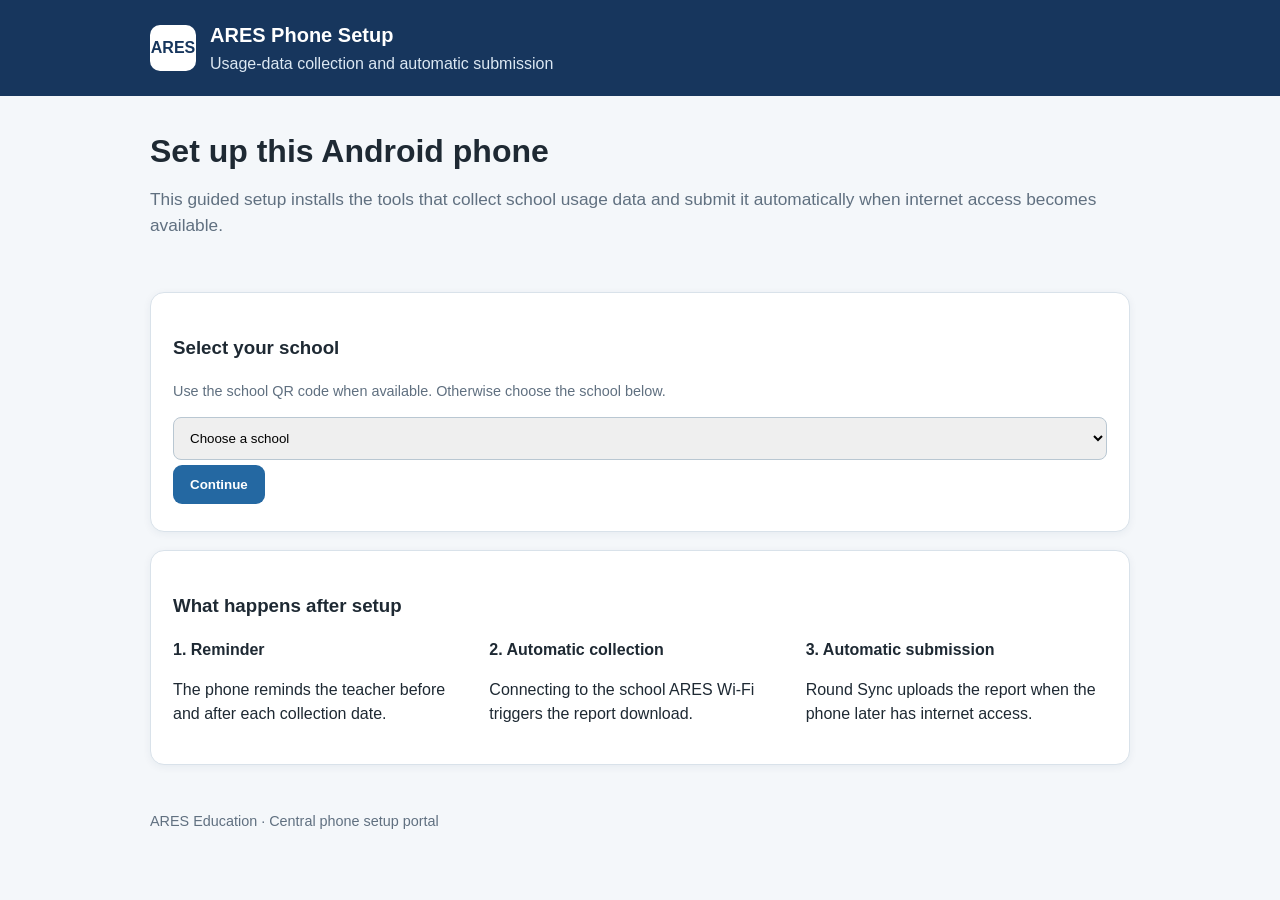
==== public/index.html @ 6d2ea861 "Initial ARES usage collection implementation" ====
<!doctype html><html lang="en"><head><meta charset="utf-8"><meta name="viewport" content="width=device-width,initial-scale=1"><title>ARES Phone Setup</title><link rel="stylesheet" href="assets/css/site.css"></head><body>
<header><div class="wrap brand"><div class="mark">ARES</div><div><h1>ARES Phone Setup</h1><p>Usage-data collection and automatic submission</p></div></div></header>
<main class="wrap"><section class="hero"><h2>Set up this Android phone</h2><p>This guided setup installs the tools that collect school usage data and submit it automatically when internet access becomes available.</p></section>
<div id="schoolCard" class="school-banner hidden"></div>
<div id="errorBox" class="notice error hidden"></div>
<section class="card"><h3>Select your school</h3><p class="small">Use the school QR code when available. Otherwise choose the school below.</p><select id="schoolSelect" style="width:100%;padding:12px;border:1px solid #b9c7d2;border-radius:8px"><option value="">Loading schools…</option></select><button id="continueBtn" class="btn">Continue</button></section>
<section class="card"><h3>What happens after setup</h3><div class="grid"><div><strong>1. Reminder</strong><p>The phone reminds the teacher before and after each collection date.</p></div><div><strong>2. Automatic collection</strong><p>Connecting to the school ARES Wi-Fi triggers the report download.</p></div><div><strong>3. Automatic submission</strong><p>Round Sync uploads the report when the phone later has internet access.</p></div></div></section>
</main><footer><div class="wrap">ARES Education · Central phone setup portal</div></footer><script src="assets/js/common.js"></script><script src="assets/js/index.js"></script></body></html>
---- public/assets/css/site.css ----
:root{--navy:#17365d;--blue:#2468a2;--green:#2f7d4a;--gold:#d99b2b;--red:#a23832;--ink:#1e2933;--muted:#607080;--line:#d9e2ea;--bg:#f4f7fa;--white:#fff}
*{box-sizing:border-box}body{margin:0;font-family:Arial,Helvetica,sans-serif;color:var(--ink);background:var(--bg);line-height:1.5}a{color:var(--blue)}header{background:var(--navy);color:#fff;padding:20px 0}.wrap{width:min(980px,92vw);margin:auto}.brand{display:flex;gap:14px;align-items:center}.mark{width:46px;height:46px;border-radius:10px;background:#fff;color:var(--navy);display:grid;place-items:center;font-weight:700}.brand h1{font-size:1.25rem;margin:0}.brand p{margin:2px 0 0;color:#dce8f3}.hero{padding:34px 0 18px}.hero h2{font-size:2rem;line-height:1.15;margin:.2rem 0}.hero p{font-size:1.08rem;color:var(--muted)}.card{background:var(--white);border:1px solid var(--line);border-radius:14px;padding:22px;margin:18px 0;box-shadow:0 2px 9px rgba(23,54,93,.06)}.step{display:grid;grid-template-columns:44px 1fr;gap:14px}.stepno{width:36px;height:36px;border-radius:50%;display:grid;place-items:center;background:var(--navy);color:#fff;font-weight:700}.btn{display:inline-block;border:0;border-radius:9px;background:var(--blue);color:#fff;text-decoration:none;padding:12px 17px;font-weight:700;cursor:pointer;margin:5px 8px 5px 0}.btn.secondary{background:#eef4f8;color:var(--navy);border:1px solid #b9cbd9}.btn.success{background:var(--green)}.btn.warn{background:var(--gold);color:#202020}.notice{border-left:5px solid var(--blue);background:#eef6fb;padding:13px 15px;border-radius:7px}.notice.warn{border-color:var(--gold);background:#fff8e9}.notice.error{border-color:var(--red);background:#fff0ef}.status{display:inline-flex;align-items:center;gap:7px;border-radius:20px;padding:6px 10px;font-weight:700;font-size:.9rem}.status.ok{background:#e7f5ec;color:#22633b}.status.missing{background:#fdecea;color:#8a2f2a}.grid{display:grid;grid-template-columns:repeat(auto-fit,minmax(250px,1fr));gap:15px}.checklist label{display:block;padding:9px 0;border-bottom:1px solid var(--line)}.checklist input{transform:scale(1.25);margin-right:9px}.small{font-size:.9rem;color:var(--muted)}.school-banner{background:#eaf2f9;border:1px solid #c3d5e4;border-radius:12px;padding:16px}.hidden{display:none!important}footer{padding:28px 0;color:var(--muted);font-size:.9rem}.progress{height:10px;background:#dfe7ee;border-radius:10px;overflow:hidden}.progress>div{height:100%;background:var(--green);width:0}.code{font-family:ui-monospace,SFMono-Regular,Consolas,monospace;background:#eef2f5;padding:2px 5px;border-radius:4px}.admin-table{width:100%;border-collapse:collapse}.admin-table th,.admin-table td{padding:9px;border-bottom:1px solid var(--line);text-align:left}.admin-table th{background:#eef3f7}@media(max-width:600px){.hero h2{font-size:1.55rem}.card{padding:17px}.btn{display:block;text-align:center;width:100%;margin:8px 0}.step{grid-template-columns:36px 1fr}}
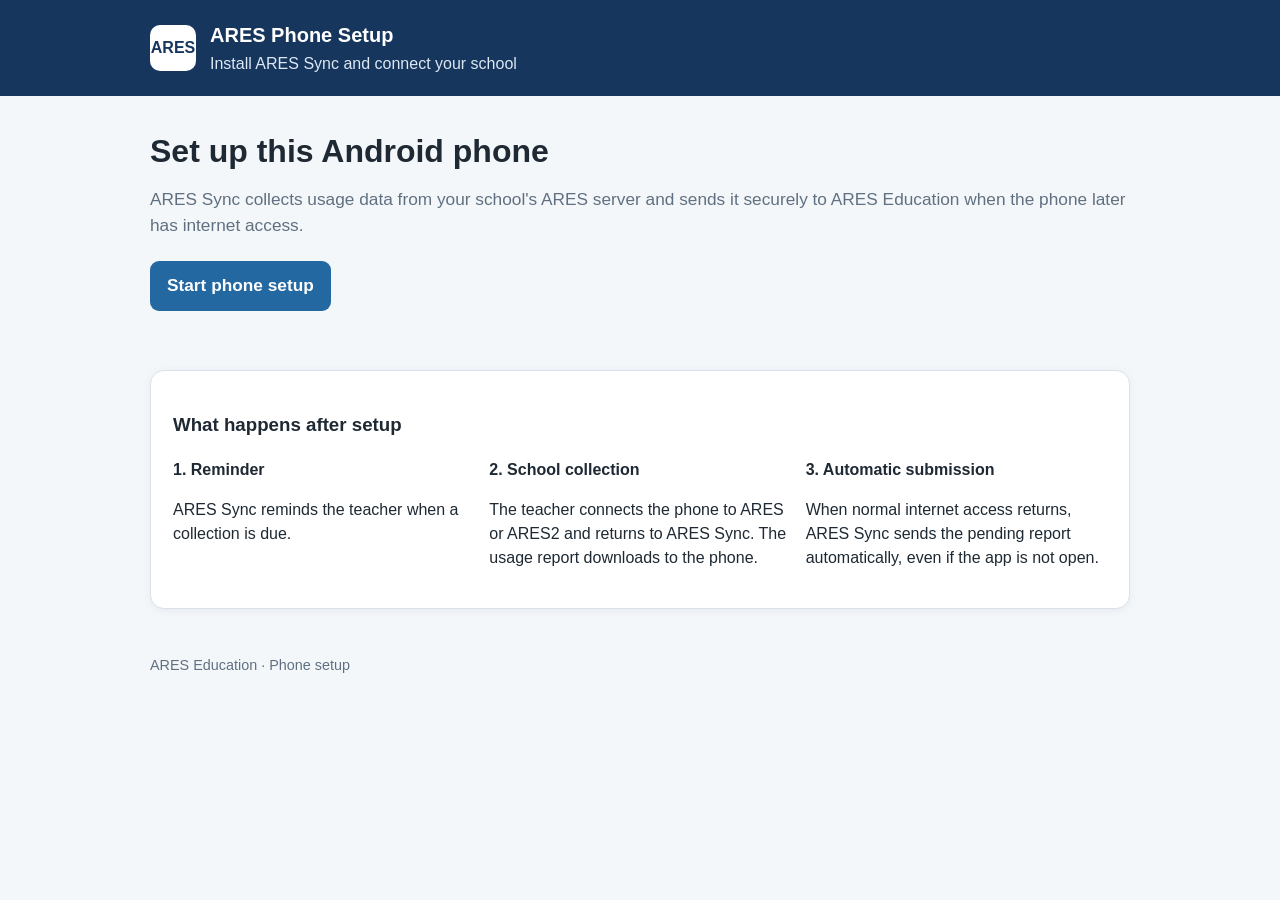
==== commit 26f47ad4: "Replace legacy phone setup portal AI-Task-ID: ares-20260908-teacher-phone-setup AI-Model: sol AI-Rec" ====
--- a/public/index.html
+++ b/public/index.html
@@ -1,8 +1,5 @@
 <!doctype html><html lang="en"><head><meta charset="utf-8"><meta name="viewport" content="width=device-width,initial-scale=1"><title>ARES Phone Setup</title><link rel="stylesheet" href="assets/css/site.css"></head><body>
-<header><div class="wrap brand"><div class="mark">ARES</div><div><h1>ARES Phone Setup</h1><p>Usage-data collection and automatic submission</p></div></div></header>
-<main class="wrap"><section class="hero"><h2>Set up this Android phone</h2><p>This guided setup installs the tools that collect school usage data and submit it automatically when internet access becomes available.</p></section>
-<div id="schoolCard" class="school-banner hidden"></div>
-<div id="errorBox" class="notice error hidden"></div>
-<section class="card"><h3>Select your school</h3><p class="small">Use the school QR code when available. Otherwise choose the school below.</p><select id="schoolSelect" style="width:100%;padding:12px;border:1px solid #b9c7d2;border-radius:8px"><option value="">Loading schools…</option></select><button id="continueBtn" class="btn">Continue</button></section>
-<section class="card"><h3>What happens after setup</h3><div class="grid"><div><strong>1. Reminder</strong><p>The phone reminds the teacher before and after each collection date.</p></div><div><strong>2. Automatic collection</strong><p>Connecting to the school ARES Wi-Fi triggers the report download.</p></div><div><strong>3. Automatic submission</strong><p>Round Sync uploads the report when the phone later has internet access.</p></div></div></section>
-</main><footer><div class="wrap">ARES Education · Central phone setup portal</div></footer><script src="assets/js/common.js"></script><script src="assets/js/index.js"></script></body></html>
+<header><div class="wrap brand"><div class="mark">ARES</div><div><h1>ARES Phone Setup</h1><p>Install ARES Sync and connect your school</p></div></div></header>
+<main class="wrap"><section class="hero"><h2>Set up this Android phone</h2><p>ARES Sync collects usage data from your school's ARES server and sends it securely to ARES Education when the phone later has internet access.</p><p><a class="btn" href="setup.html">Start phone setup</a></p></section>
+<section class="card"><h3>What happens after setup</h3><div class="grid"><div><strong>1. Reminder</strong><p>ARES Sync reminds the teacher when a collection is due.</p></div><div><strong>2. School collection</strong><p>The teacher connects the phone to ARES or ARES2 and returns to ARES Sync. The usage report downloads to the phone.</p></div><div><strong>3. Automatic submission</strong><p>When normal internet access returns, ARES Sync sends the pending report automatically, even if the app is not open.</p></div></div></section>
+</main><footer><div class="wrap">ARES Education · Phone setup</div></footer></body></html>
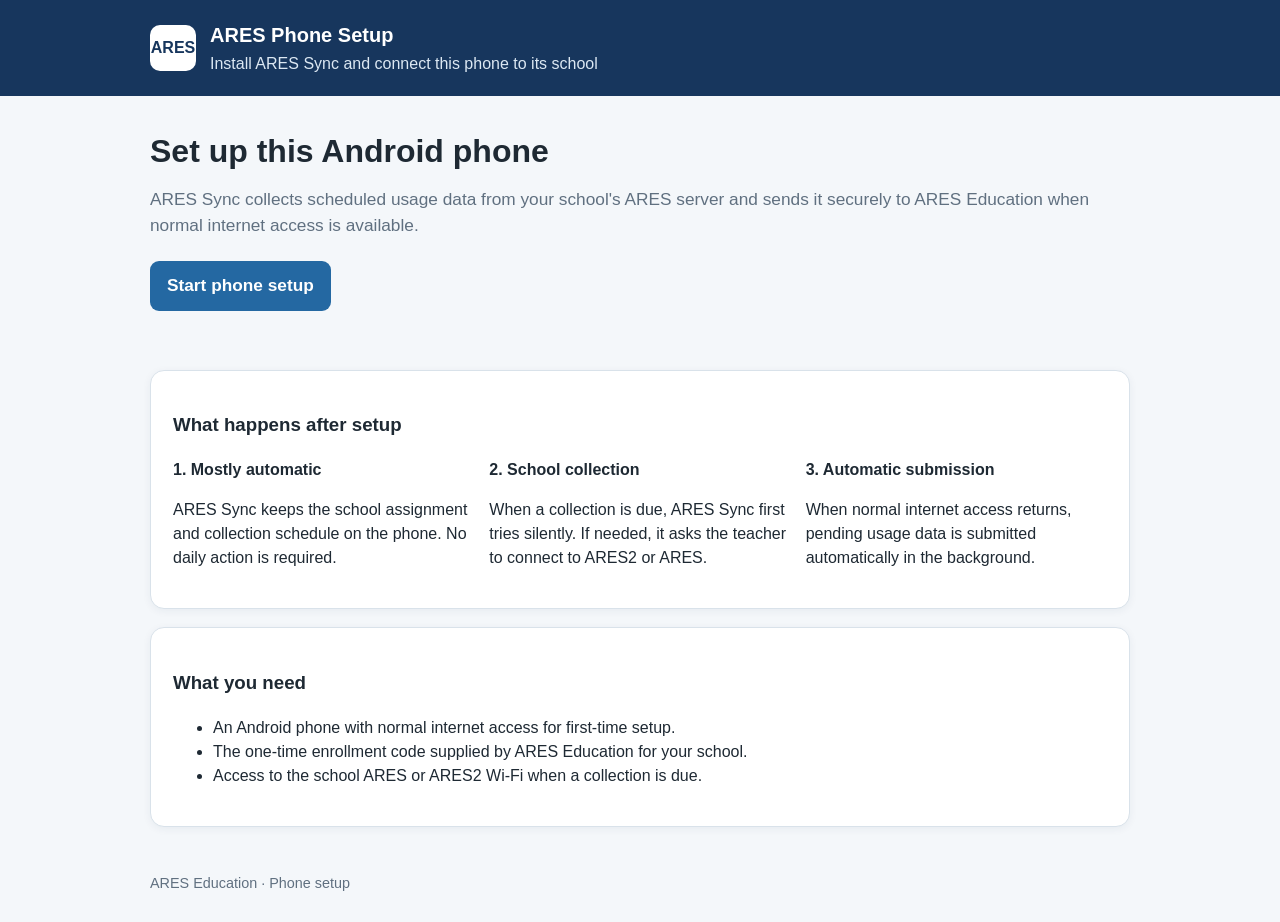
==== commit bb2737f0: "Productize Android setup portal and distribution docs AI-Task-ID: ares-20260911-setup-portal-product" ====
--- a/public/index.html
+++ b/public/index.html
@@ -1,5 +1,46 @@
-<!doctype html><html lang="en"><head><meta charset="utf-8"><meta name="viewport" content="width=device-width,initial-scale=1"><title>ARES Phone Setup</title><link rel="stylesheet" href="assets/css/site.css"></head><body>
-<header><div class="wrap brand"><div class="mark">ARES</div><div><h1>ARES Phone Setup</h1><p>Install ARES Sync and connect your school</p></div></div></header>
-<main class="wrap"><section class="hero"><h2>Set up this Android phone</h2><p>ARES Sync collects usage data from your school's ARES server and sends it securely to ARES Education when the phone later has internet access.</p><p><a class="btn" href="setup.html">Start phone setup</a></p></section>
-<section class="card"><h3>What happens after setup</h3><div class="grid"><div><strong>1. Reminder</strong><p>ARES Sync reminds the teacher when a collection is due.</p></div><div><strong>2. School collection</strong><p>The teacher connects the phone to ARES or ARES2 and returns to ARES Sync. The usage report downloads to the phone.</p></div><div><strong>3. Automatic submission</strong><p>When normal internet access returns, ARES Sync sends the pending report automatically, even if the app is not open.</p></div></div></section>
-</main><footer><div class="wrap">ARES Education · Phone setup</div></footer></body></html>
+<!doctype html>
+<html lang="en">
+<head>
+  <meta charset="utf-8">
+  <meta name="viewport" content="width=device-width,initial-scale=1">
+  <title>ARES Phone Setup</title>
+  <link rel="stylesheet" href="assets/css/site.css">
+</head>
+<body>
+<header>
+  <div class="wrap brand">
+    <div class="mark">ARES</div>
+    <div>
+      <h1>ARES Phone Setup</h1>
+      <p>Install ARES Sync and connect this phone to its school</p>
+    </div>
+  </div>
+</header>
+<main class="wrap">
+  <section class="hero">
+    <h2>Set up this Android phone</h2>
+    <p>ARES Sync collects scheduled usage data from your school's ARES server and sends it securely to ARES Education when normal internet access is available.</p>
+    <p><a class="btn" href="setup.html">Start phone setup</a></p>
+  </section>
+
+  <section class="card">
+    <h3>What happens after setup</h3>
+    <div class="grid">
+      <div><strong>1. Mostly automatic</strong><p>ARES Sync keeps the school assignment and collection schedule on the phone. No daily action is required.</p></div>
+      <div><strong>2. School collection</strong><p>When a collection is due, ARES Sync first tries silently. If needed, it asks the teacher to connect to ARES2 or ARES.</p></div>
+      <div><strong>3. Automatic submission</strong><p>When normal internet access returns, pending usage data is submitted automatically in the background.</p></div>
+    </div>
+  </section>
+
+  <section class="card">
+    <h3>What you need</h3>
+    <ul>
+      <li>An Android phone with normal internet access for first-time setup.</li>
+      <li>The one-time enrollment code supplied by ARES Education for your school.</li>
+      <li>Access to the school ARES or ARES2 Wi-Fi when a collection is due.</li>
+    </ul>
+  </section>
+</main>
+<footer><div class="wrap">ARES Education · Phone setup</div></footer>
+</body>
+</html>
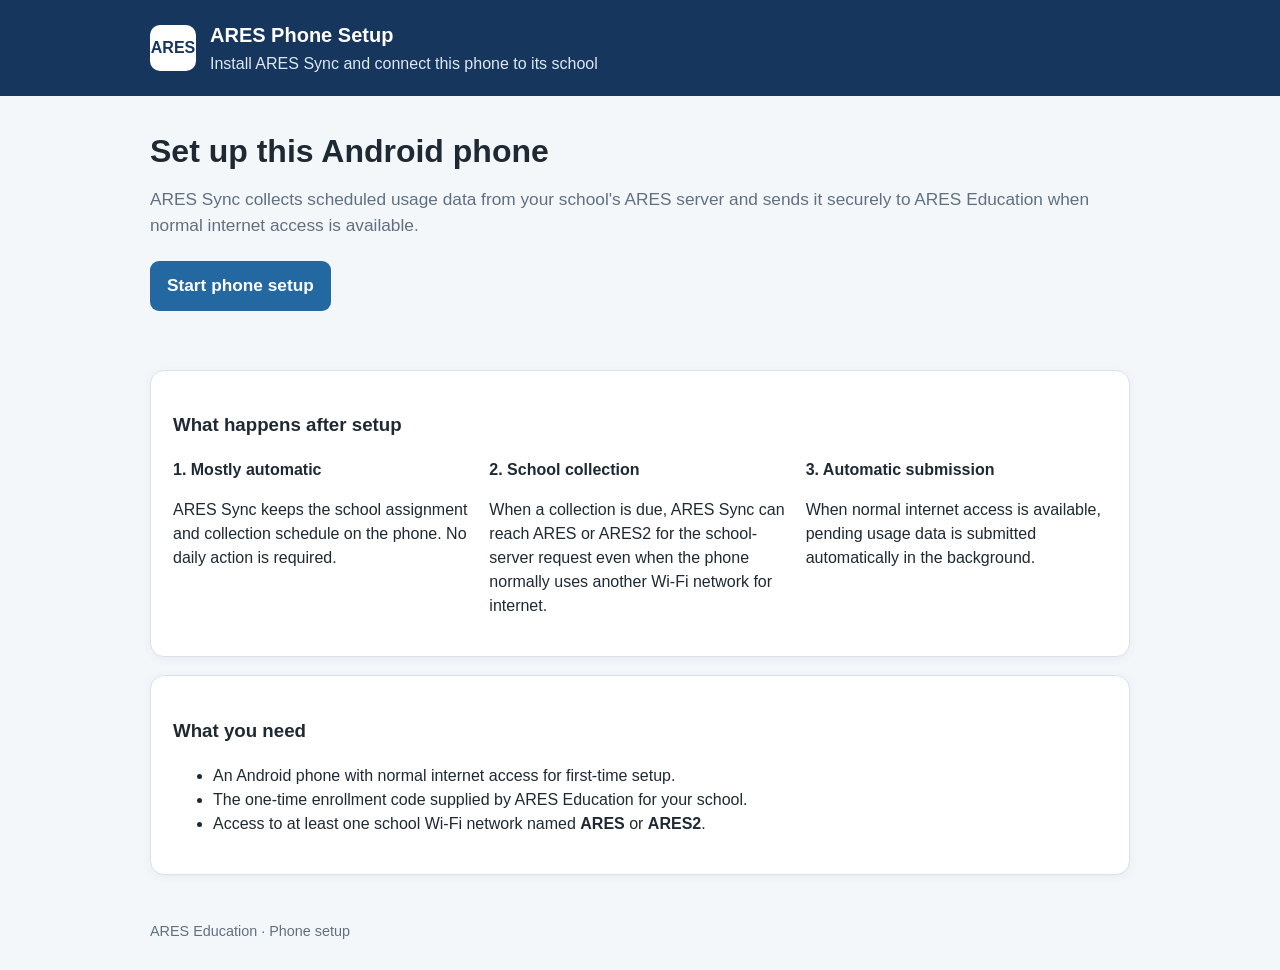
==== commit 94e09fe6: "Prepare integrated website and due-date acceptance test AI-Task-ID: ares-20260914-integrated-accepta" ====
--- a/public/index.html
+++ b/public/index.html
@@ -27,8 +27,8 @@
     <h3>What happens after setup</h3>
     <div class="grid">
       <div><strong>1. Mostly automatic</strong><p>ARES Sync keeps the school assignment and collection schedule on the phone. No daily action is required.</p></div>
-      <div><strong>2. School collection</strong><p>When a collection is due, ARES Sync first tries silently. If needed, it asks the teacher to connect to ARES2 or ARES.</p></div>
-      <div><strong>3. Automatic submission</strong><p>When normal internet access returns, pending usage data is submitted automatically in the background.</p></div>
+      <div><strong>2. School collection</strong><p>When a collection is due, ARES Sync can reach ARES or ARES2 for the school-server request even when the phone normally uses another Wi-Fi network for internet.</p></div>
+      <div><strong>3. Automatic submission</strong><p>When normal internet access is available, pending usage data is submitted automatically in the background.</p></div>
     </div>
   </section>
 
@@ -37,7 +37,7 @@
     <ul>
       <li>An Android phone with normal internet access for first-time setup.</li>
       <li>The one-time enrollment code supplied by ARES Education for your school.</li>
-      <li>Access to the school ARES or ARES2 Wi-Fi when a collection is due.</li>
+      <li>Access to at least one school Wi-Fi network named <strong>ARES</strong> or <strong>ARES2</strong>.</li>
     </ul>
   </section>
 </main>
